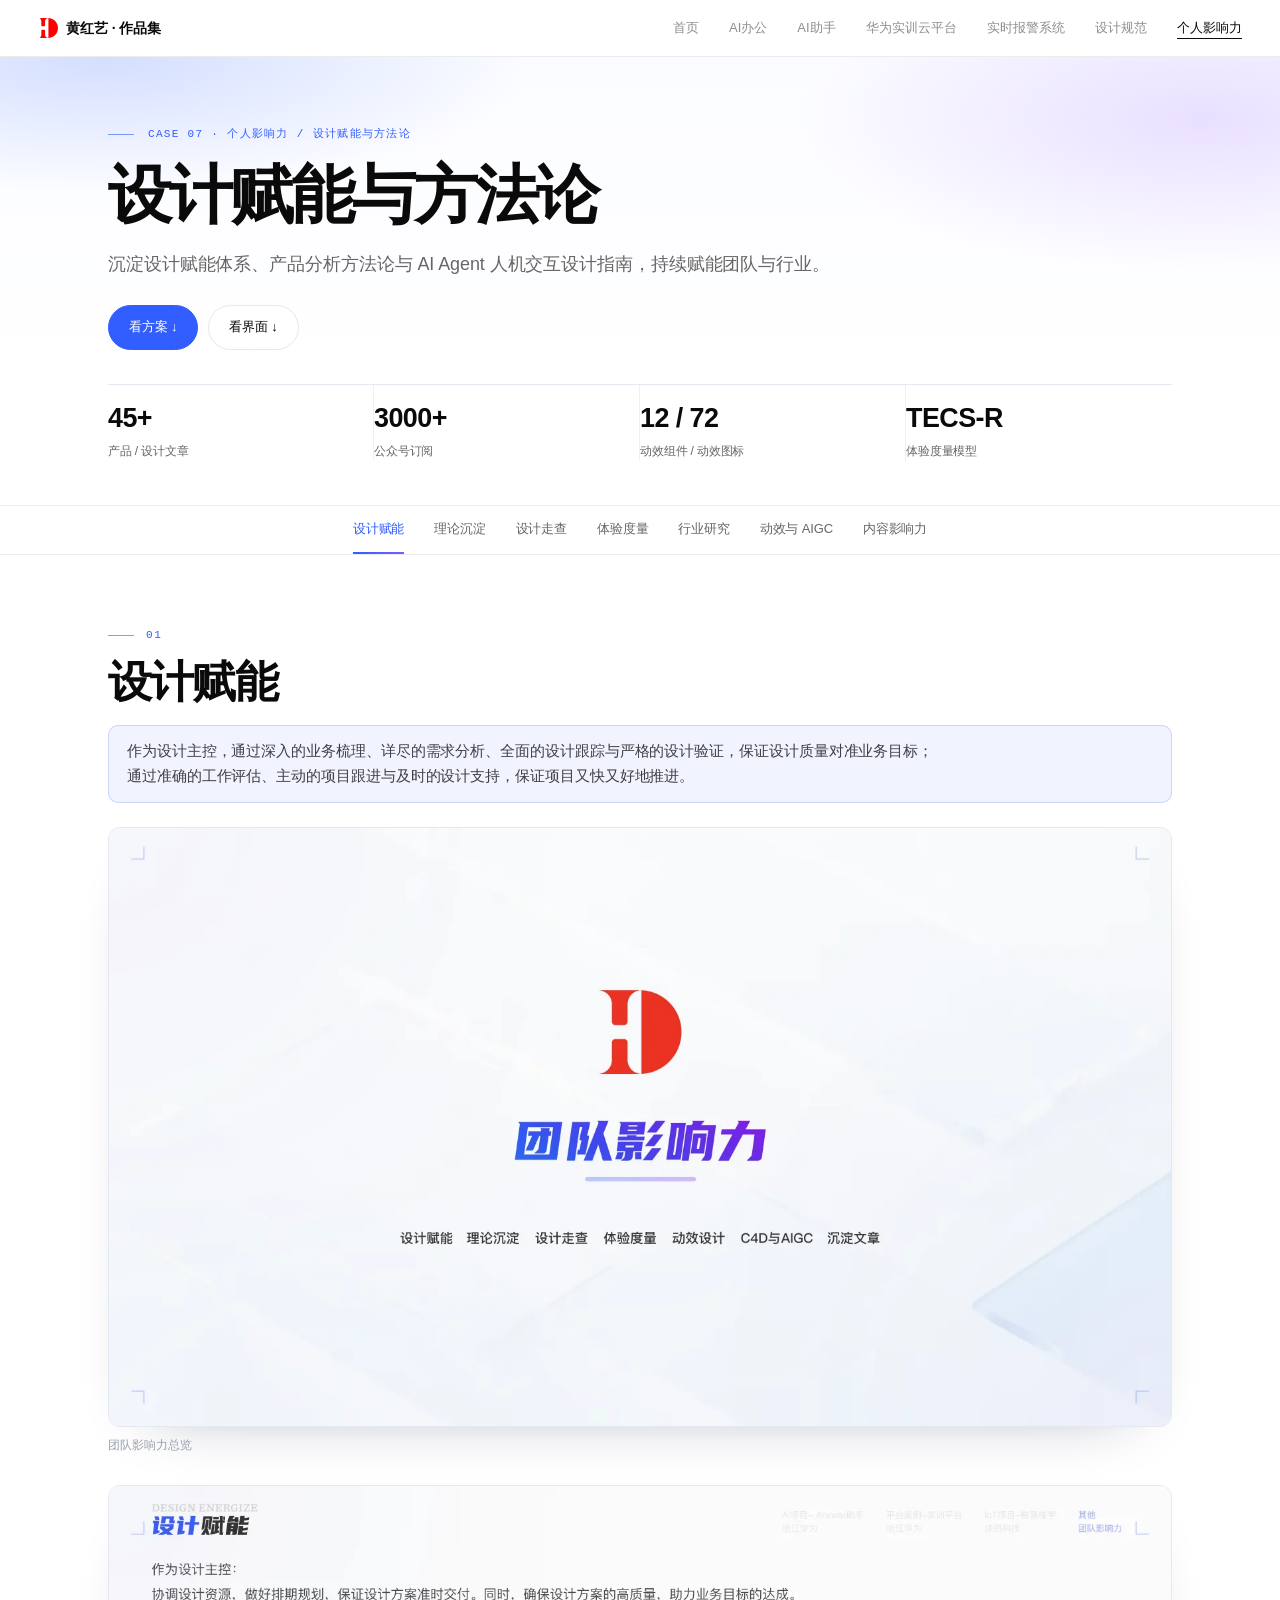
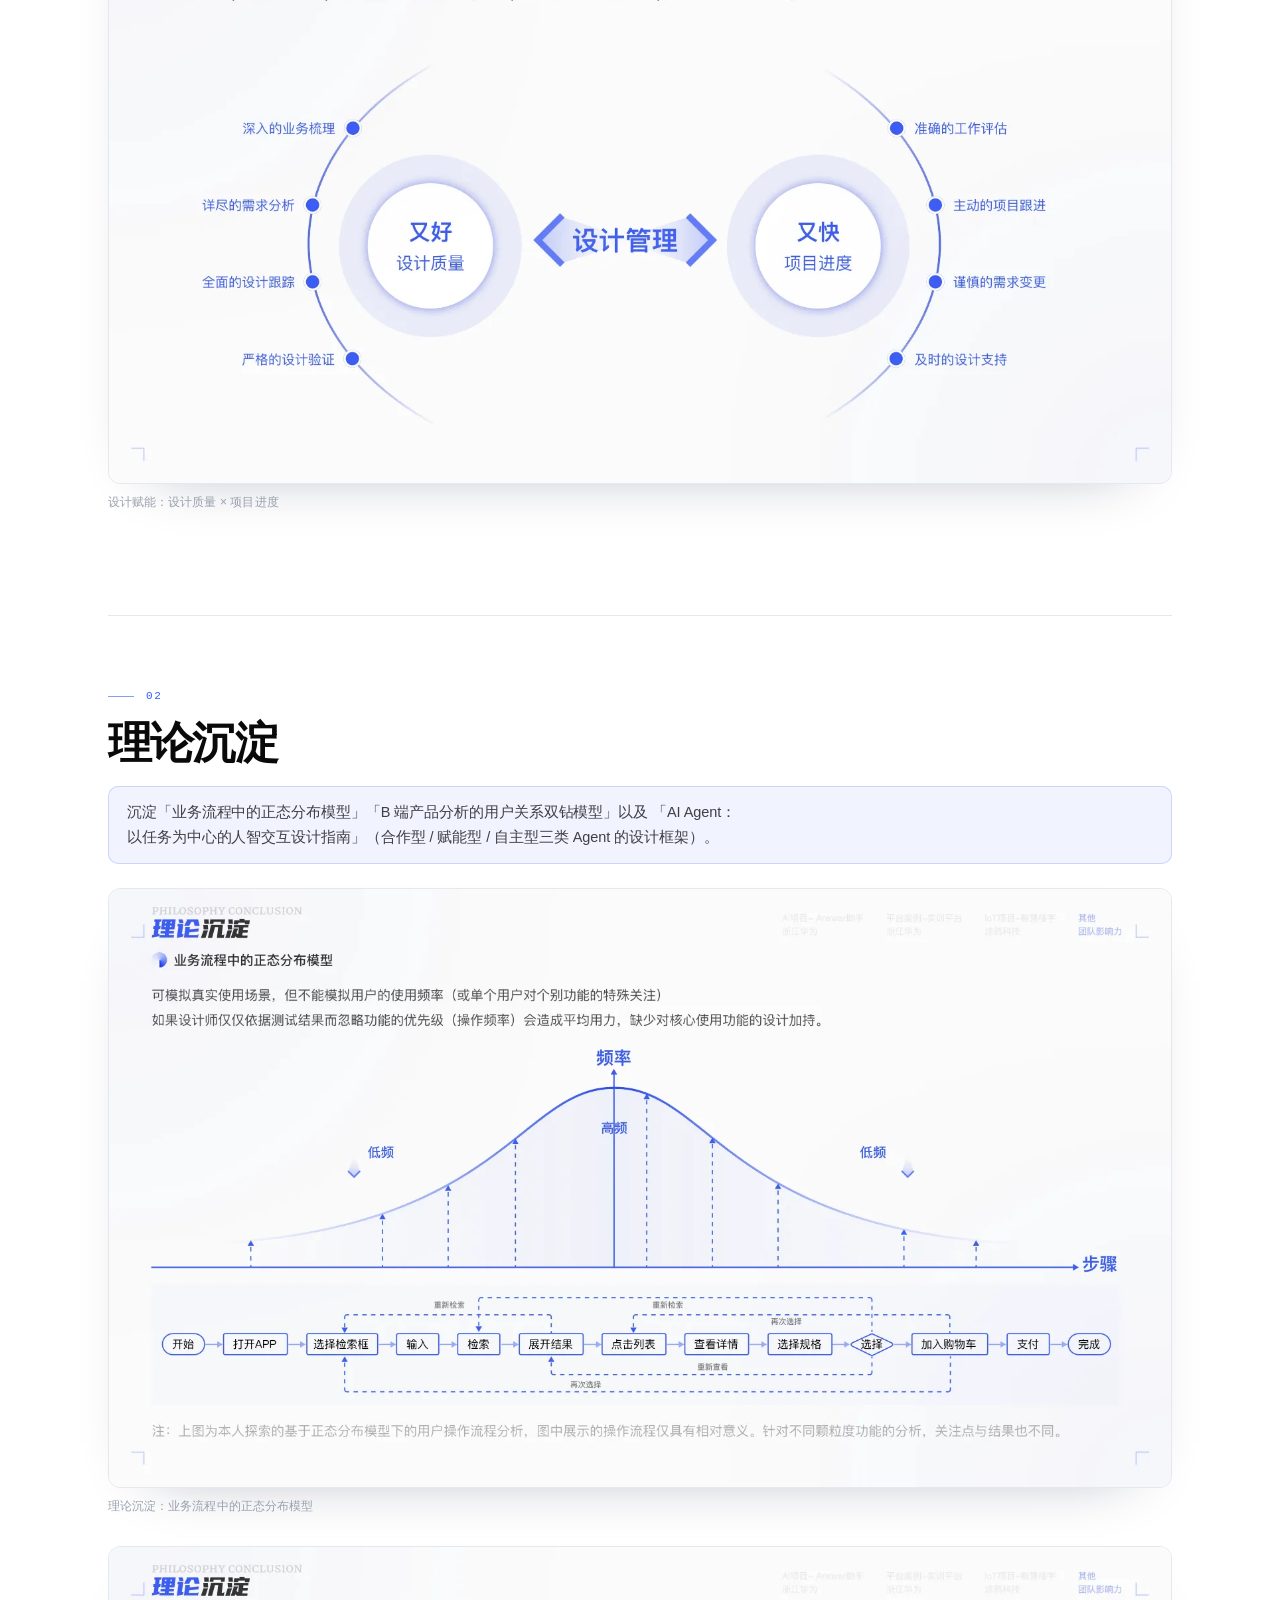
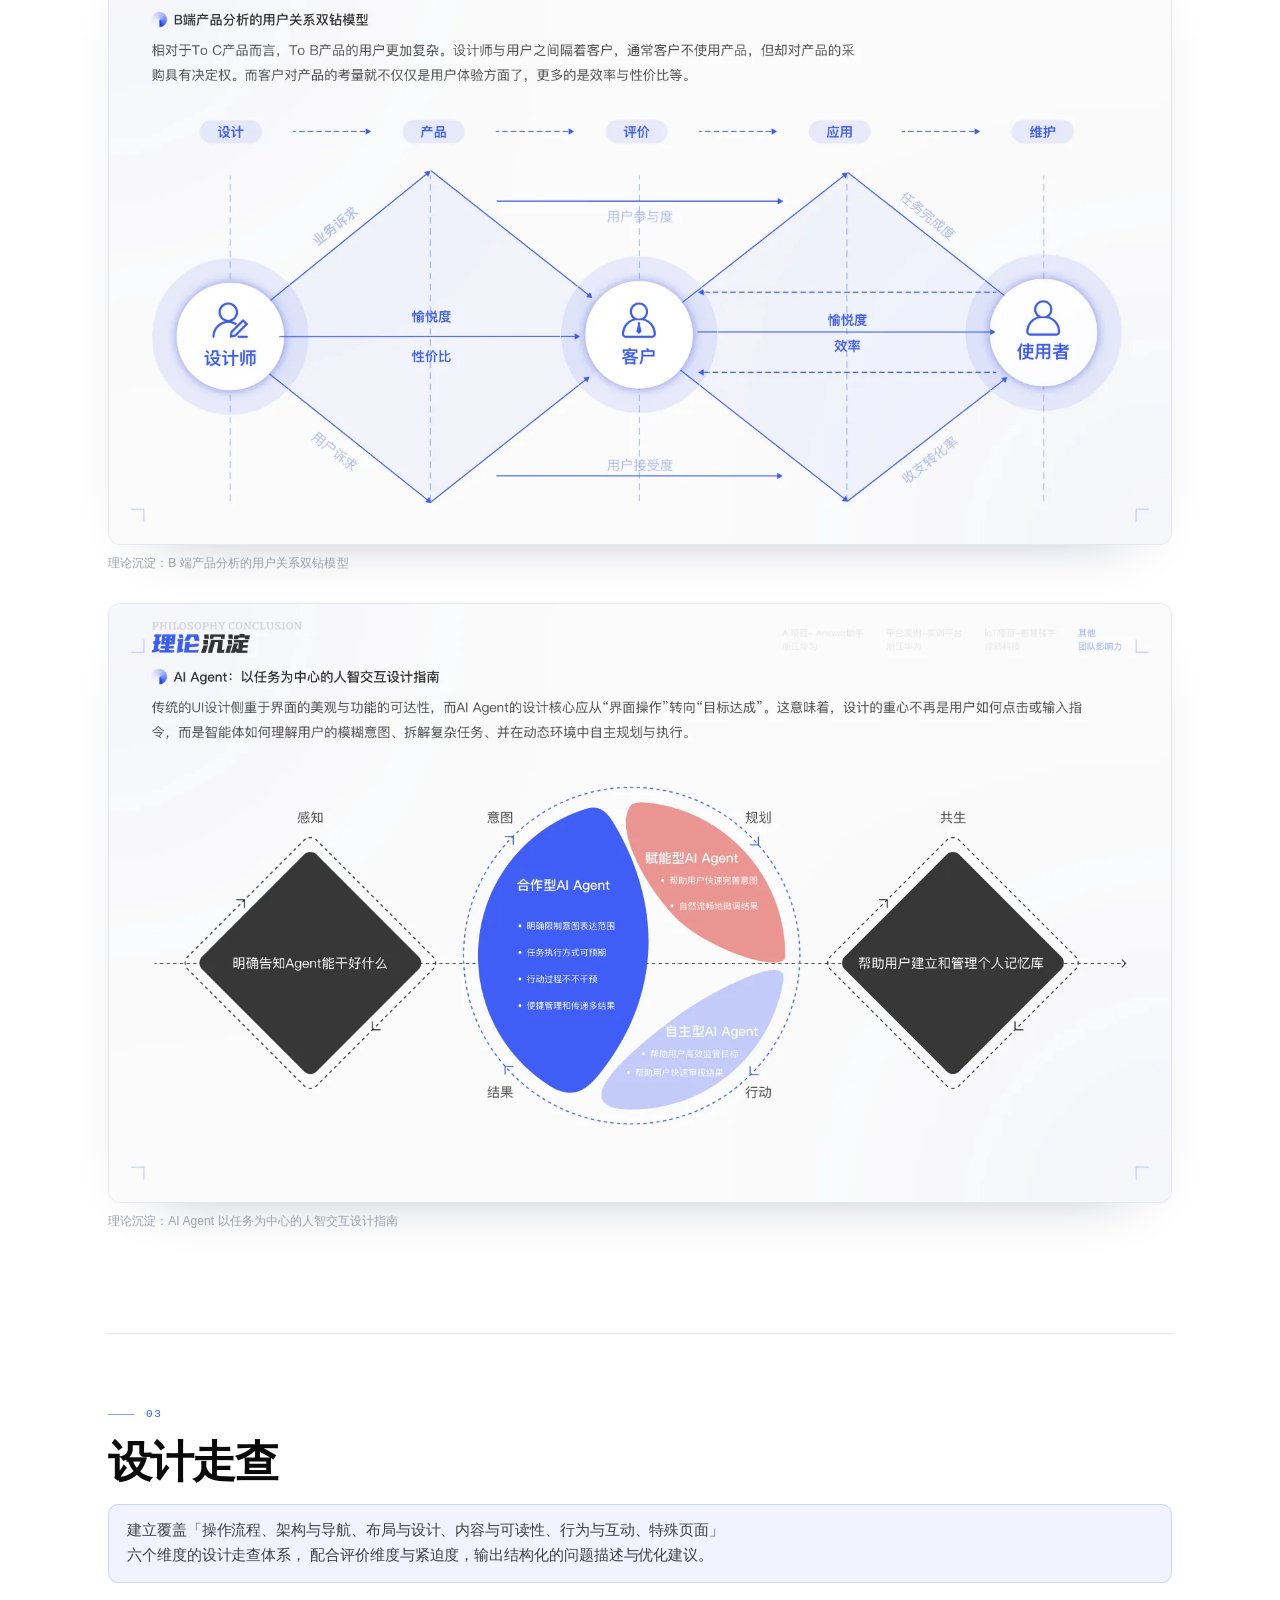
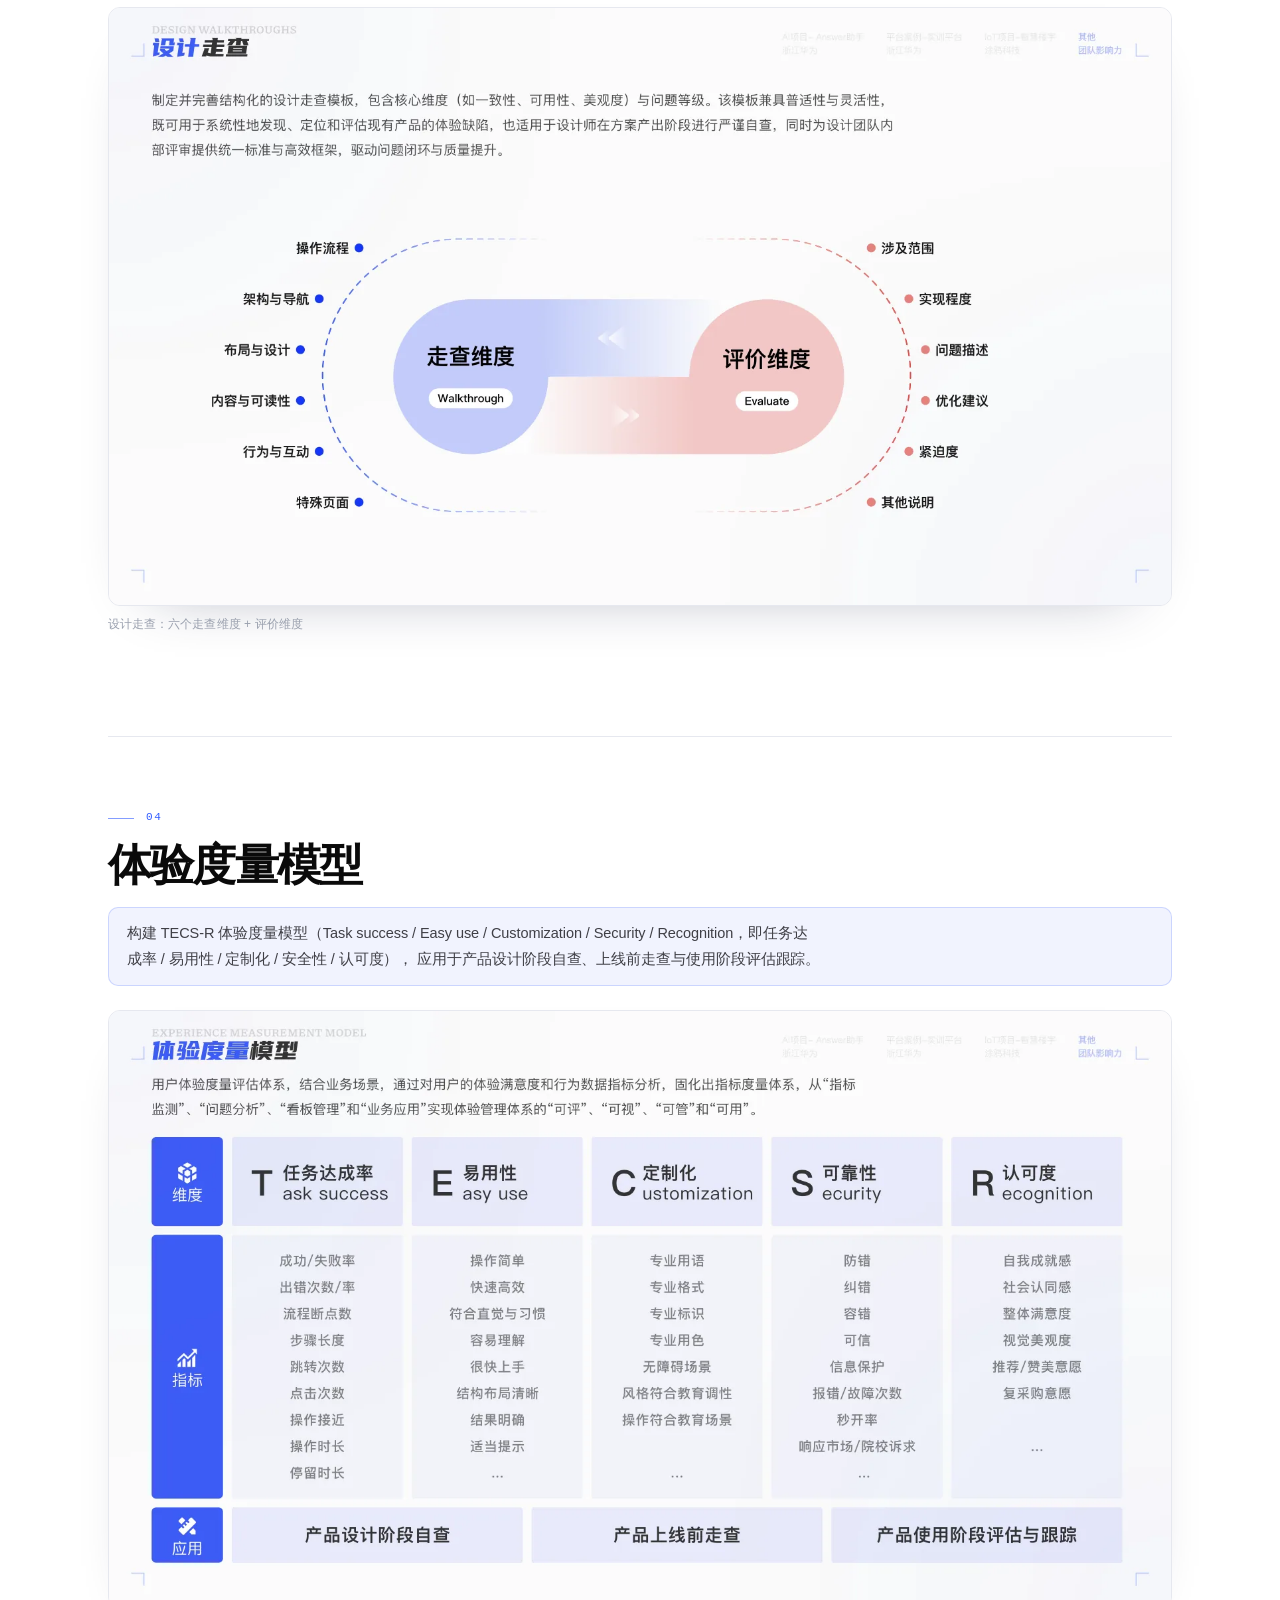
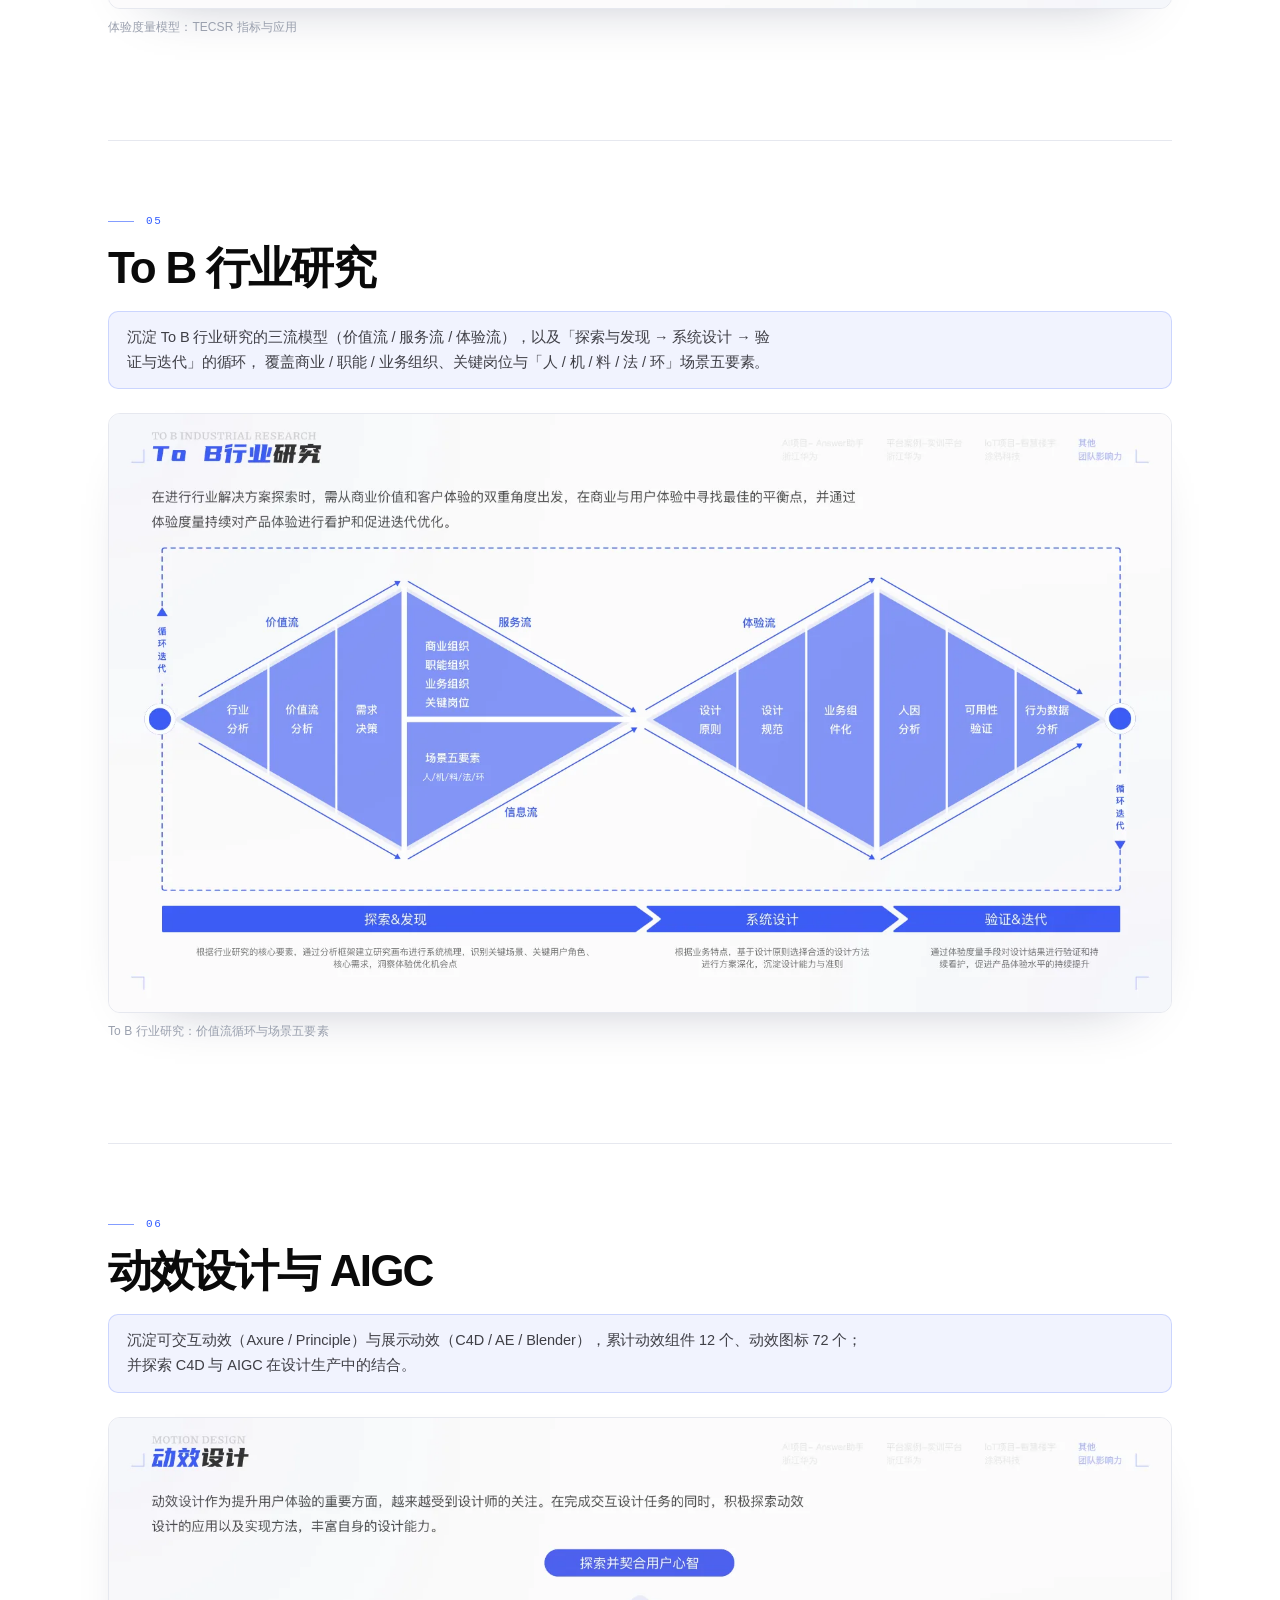
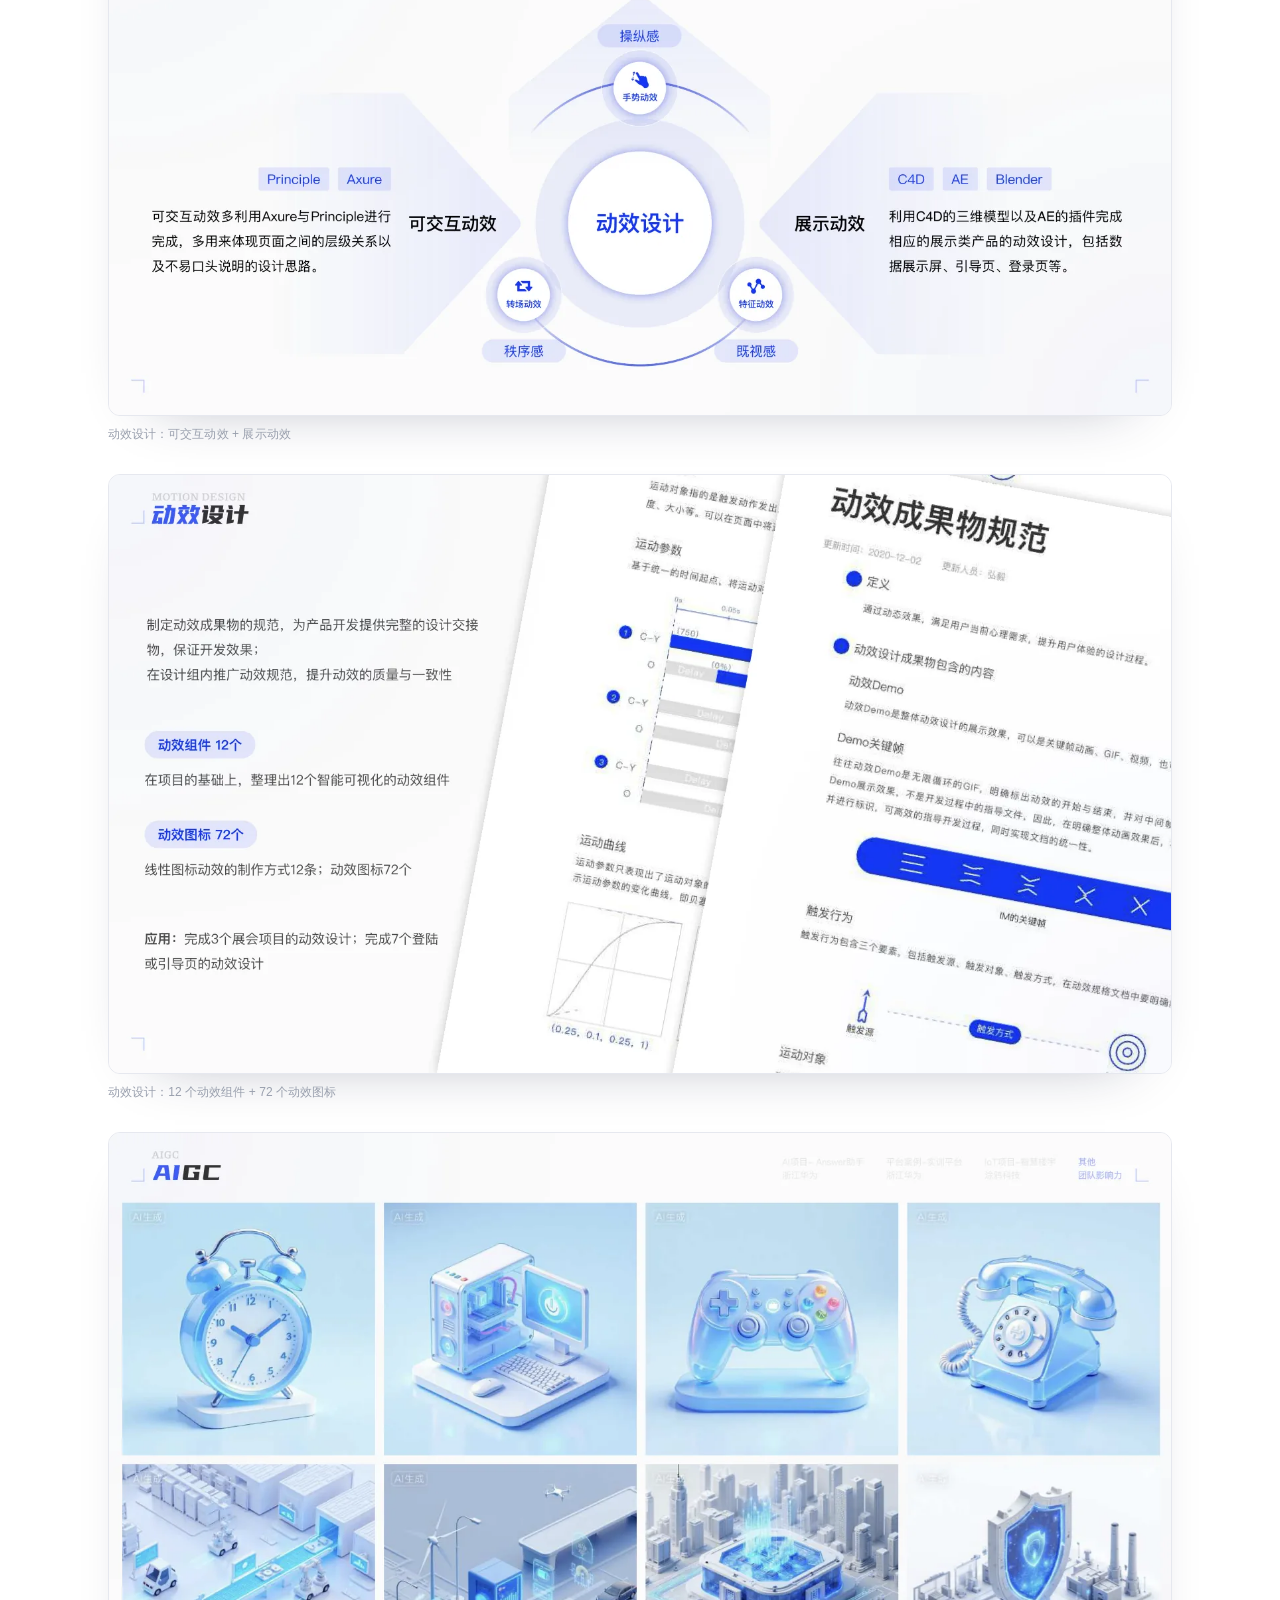
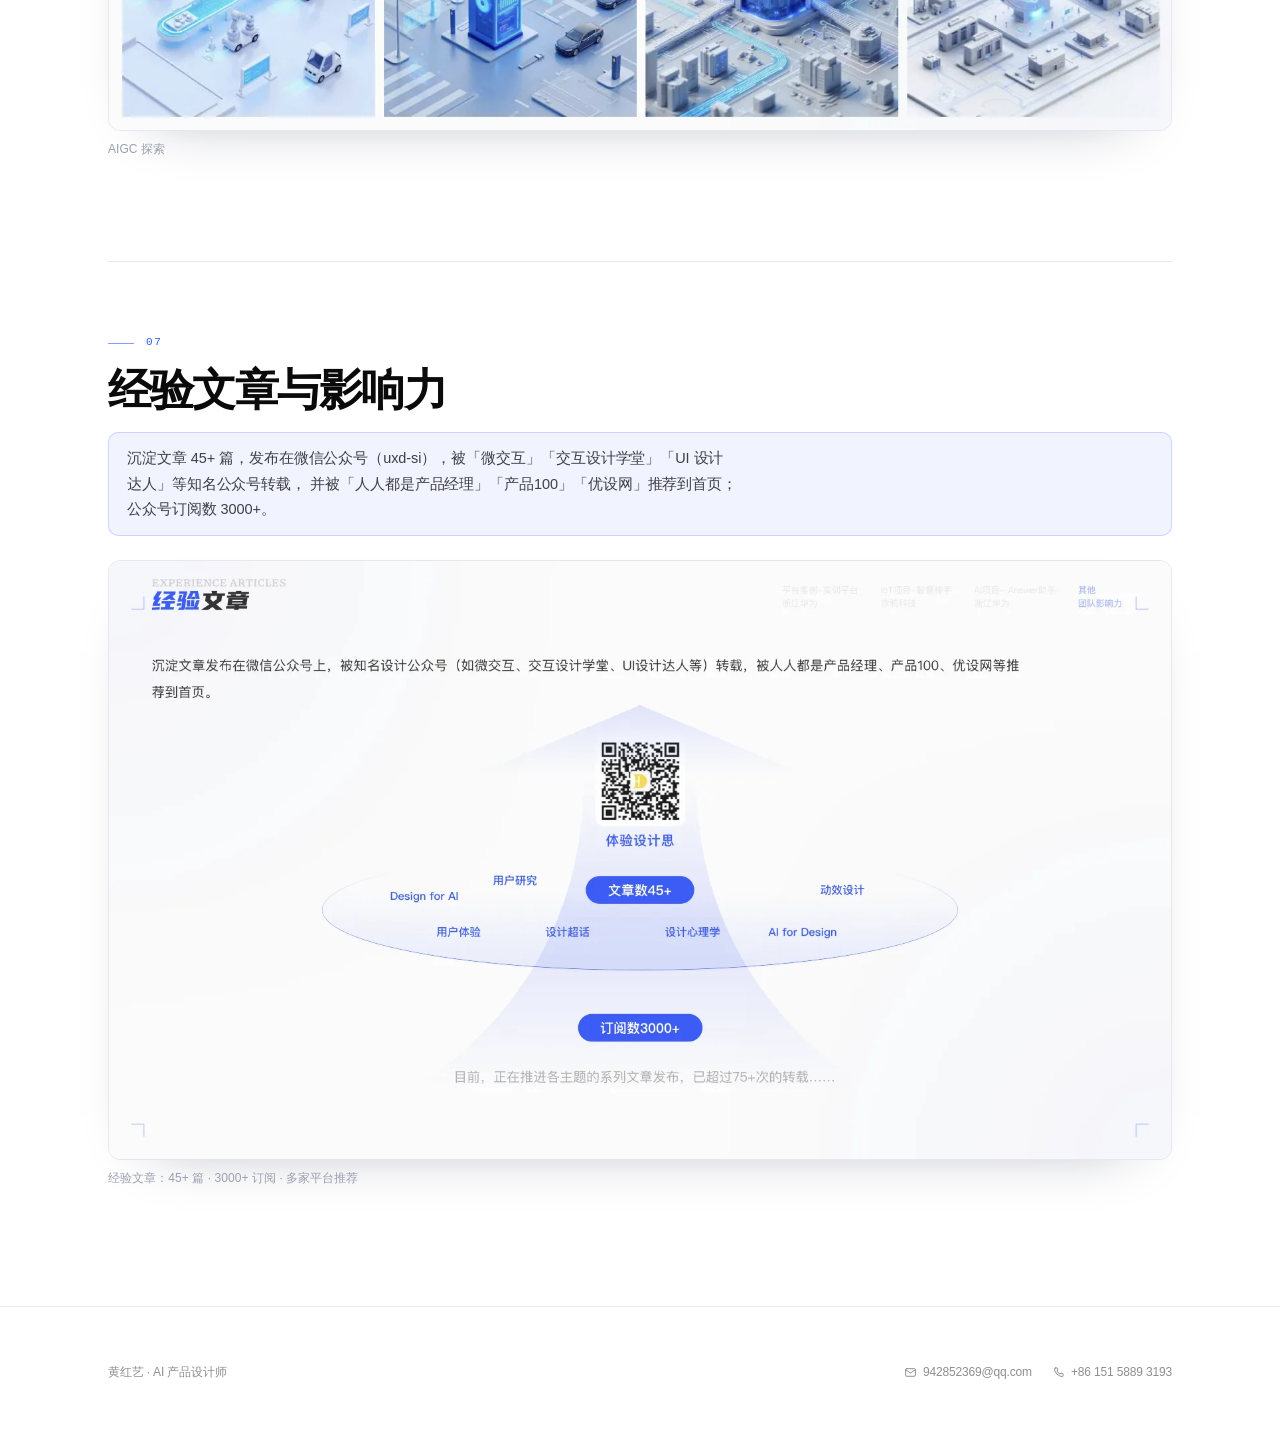
==== about-method/index.html @ ddb0b2fc "发布：黄红艺作品集静态站点（GitHub Pages）" ====
<!DOCTYPE html>
<html lang="zh-CN">
<head>
  <meta name="robots" content="noindex, nofollow">
  <meta charset="UTF-8">
  <meta name="viewport" content="width=device-width, initial-scale=1.0">
  <title>设计赋能与方法论 · 黄红艺作品集</title>
  <meta name="description" content="黄红艺的方法论沉淀：AI Agent 人机交互设计指南、体验度量模型、设计走查、45+ 篇产品/设计文章。">
  <link rel="stylesheet" href="../css/style.css">
  <link rel="stylesheet" href="../css/project-case.css">
</head>
<body class="project-case">

  <header class="site-header">
    <div class="container nav">
      <a class="brand" href="../index.html"><img src="../assets/img/logo.svg" alt="logo">黄红艺 · 作品集</a>
      <nav>
                <ul class="nav-links">
          <li><a href="../index.html">首页</a></li>
          <li><a href="../project-answer-work/index.html">AI办公</a></li>
          <li><a href="../project-answer/index.html">AI助手</a></li>
          <li><a href="../project-talent/index.html">华为实训云平台</a></li>
          <li><a href="../project-alarm/index.html">实时报警系统</a></li>
          <li><a href="../design-system/index.html">设计规范</a></li>
          <li><a href="index.html">个人影响力</a></li>
        </ul>
      </nav>
    </div>
  </header>

  <section class="project-hero">
    <div class="container">
      <div class="crumb">CASE 07 · 个人影响力 / 设计赋能与方法论</div>
      <h1>设计赋能与方法论</h1>
      <p class="lead">沉淀设计赋能体系、产品分析方法论与 AI Agent 人机交互设计指南，持续赋能团队与行业。</p>

      <div class="hero-actions">
        <a class="btn-pill btn-pill--primary" href="#m1">看方案 ↓</a>
        <a class="btn-pill" href="#m7">看界面 ↓</a>
      </div>
      <div class="stats">
        <div class="stat"><div class="num">45+</div><div class="label">产品 / 设计文章</div></div>
        <div class="stat"><div class="num">3000+</div><div class="label">公众号订阅</div></div>
        <div class="stat"><div class="num">12 / 72</div><div class="label">动效组件 / 动效图标</div></div>
        <div class="stat"><div class="num">TECS-R</div><div class="label">体验度量模型</div></div>
      </div>
    </div>
  </section>

  <nav class="toc" data-case-nav aria-label="章节索引">
    <div class="container toc__inner">
      <a href="#m1" data-spy="m1">设计赋能</a>
      <a href="#m2" data-spy="m2">理论沉淀</a>
      <a href="#m3" data-spy="m3">设计走查</a>
      <a href="#m4" data-spy="m4">体验度量</a>
      <a href="#m5" data-spy="m5">行业研究</a>
      <a href="#m6" data-spy="m6">动效与 AIGC</a>
      <a href="#m7" data-spy="m7">内容影响力</a>
    </div>
  </nav>


  <div class="container">

    <section class="module" id="m1">
      <div class="module-head"><span class="module-no">01</span><h2>设计赋能</h2></div>
      <p class="module-desc"><span class="ln">作为设计主控，通过深入的业务梳理、详尽的需求分析、全面的设计跟踪与严格的设计验证，保证设计质量对准业务目标；</span><span class="ln">通过准确的工作评估、主动的项目跟进与及时的设计支持，保证项目又快又好地推进。</span></p>
      <figure><img src="../assets/img/p49.webp" alt="团队影响力总览" loading="lazy" decoding="async" width="1600" height="900"><figcaption>团队影响力总览</figcaption></figure>
      <figure><img src="../assets/img/p50.webp" alt="设计赋能" loading="lazy" decoding="async" width="1600" height="900"><figcaption>设计赋能：设计质量 × 项目进度</figcaption></figure>
    </section>

    <section class="module" id="m2">
      <div class="module-head"><span class="module-no">02</span><h2>理论沉淀</h2></div>
      <p class="module-desc">
        沉淀「业务流程中的正态分布模型」「B 端产品分析的用户关系双钻模型」以及
        「AI Agent：以任务为中心的人智交互设计指南」（合作型 / 赋能型 / 自主型三类 Agent 的设计框架）。
      </p>
      <figure><img src="../assets/img/p51.webp" alt="正态分布模型" loading="lazy" decoding="async" width="1600" height="900"><figcaption>理论沉淀：业务流程中的正态分布模型</figcaption></figure>
      <figure><img src="../assets/img/p52.webp" alt="B端双钻模型" loading="lazy" decoding="async" width="1600" height="900"><figcaption>理论沉淀：B 端产品分析的用户关系双钻模型</figcaption></figure>
      <figure><img src="../assets/img/p53.webp" alt="AI Agent设计指南" loading="lazy" decoding="async" width="1600" height="900"><figcaption>理论沉淀：AI Agent 以任务为中心的人智交互设计指南</figcaption></figure>
    </section>

    <section class="module" id="m3">
      <div class="module-head"><span class="module-no">03</span><h2>设计走查</h2></div>
      <p class="module-desc">
        建立覆盖「操作流程、架构与导航、布局与设计、内容与可读性、行为与互动、特殊页面」六个维度的设计走查体系，
        配合评价维度与紧迫度，输出结构化的问题描述与优化建议。
      </p>
      <figure><img src="../assets/img/p54.webp" alt="设计走查" loading="lazy" decoding="async" width="1600" height="900"><figcaption>设计走查：六个走查维度 + 评价维度</figcaption></figure>
    </section>

    <section class="module" id="m4">
      <div class="module-head"><span class="module-no">04</span><h2>体验度量模型</h2></div>
      <p class="module-desc">
        构建 TECS-R 体验度量模型（Task success / Easy use / Customization / Security / Recognition，即任务达成率 / 易用性 / 定制化 / 安全性 / 认可度），
        应用于产品设计阶段自查、上线前走查与使用阶段评估跟踪。
      </p>
      <figure><img src="../assets/img/p55.webp" alt="体验度量模型" loading="lazy" decoding="async" width="1600" height="900"><figcaption>体验度量模型：TECSR 指标与应用</figcaption></figure>
    </section>

    <section class="module" id="m5">
      <div class="module-head"><span class="module-no">05</span><h2>To B 行业研究</h2></div>
      <p class="module-desc">
        沉淀 To B 行业研究的三流模型（价值流 / 服务流 / 体验流），以及「探索与发现 → 系统设计 → 验证与迭代」的循环，
        覆盖商业 / 职能 / 业务组织、关键岗位与「人 / 机 / 料 / 法 / 环」场景五要素。
      </p>
      <figure><img src="../assets/img/p56.webp" alt="To B行业研究" loading="lazy" decoding="async" width="1600" height="900"><figcaption>To B 行业研究：价值流循环与场景五要素</figcaption></figure>
    </section>

    <section class="module" id="m6">
      <div class="module-head"><span class="module-no">06</span><h2>动效设计与 AIGC</h2></div>
      <p class="module-desc"><span class="ln">沉淀可交互动效（Axure / Principle）与展示动效（C4D / AE / Blender），累计动效组件 12 个、动效图标 72 个；</span><span class="ln">并探索 C4D 与 AIGC 在设计生产中的结合。</span></p>
      <figure><img src="../assets/img/p57.webp" alt="动效设计" loading="lazy" decoding="async" width="1600" height="900"><figcaption>动效设计：可交互动效 + 展示动效</figcaption></figure>
      <figure><img src="../assets/img/p58.webp" alt="动效组件" loading="lazy" decoding="async" width="1600" height="900"><figcaption>动效设计：12 个动效组件 + 72 个动效图标</figcaption></figure>
      <figure><img src="../assets/img/p60.webp" alt="AIGC" loading="lazy" decoding="async" width="1600" height="900"><figcaption>AIGC 探索</figcaption></figure>
    </section>

    <section class="module" id="m7">
      <div class="module-head"><span class="module-no">07</span><h2>经验文章与影响力</h2></div>
      <p class="module-desc"><span class="ln">沉淀文章 45+ 篇，发布在微信公众号（uxd-si），被「微交互」「交互设计学堂」「UI 设计达人」等知名公众号转载， 并被「人人都是产品经理」「产品100」「优设网」推荐到首页；</span><span class="ln">公众号订阅数 3000+。</span></p>
      <figure><img src="../assets/img/p61.webp" alt="经验文章" loading="lazy" decoding="async" width="1600" height="900"><figcaption>经验文章：45+ 篇 · 3000+ 订阅 · 多家平台推荐</figcaption></figure>
    </section>

  </div>

  <footer class="site-footer">
    <div class="container">
      <span>黄红艺 · AI 产品设计师</span>
      <span class="footer-contact">
        <a href="mailto:942852369@qq.com"><svg viewBox="0 0 24 24" fill="none" stroke="currentColor" stroke-width="1.8" stroke-linecap="round" stroke-linejoin="round"><rect x="3" y="5" width="18" height="14" rx="2"/><path d="M3 7l9 6 9-6"/></svg>942852369@qq.com</a>
        <a href="tel:+8615158893193"><svg viewBox="0 0 24 24" fill="none" stroke="currentColor" stroke-width="1.8" stroke-linecap="round" stroke-linejoin="round"><path d="M6.5 3.5h3l1.5 4-2 1.5a12 12 0 0 0 6 6l1.5-2 4 1.5v3a2 2 0 0 1-2 2A16 16 0 0 1 4.5 5.5a2 2 0 0 1 2-2z"/></svg>+86 151 5889 3193</a>
      </span>
    </div>
  </footer>

  <script src="../js/main.js?v=20261111"></script>
</body>
</html>
---- css/style.css ----
/* =========================================================
   黄红艺 · 作品集 — 极简排版版（Editorial Minimal）
   参考：Rauno Freiberg / Emil Kowalski / Mobbin
   原则：黑白灰 / 超大字号 / 紧字距 / 细分割线 / 大量留白
   ========================================================= */

:root {
  --bg: #ffffff;
  --ink: #0a0a0a;
  --ink-2: #3f3f46;
  --muted: #8e8e93;
  --muted-2: #aeaeb2;
  --hair: #ececec;
  --hair-strong: #d4d4d4;
  --soft: #f6f6f6;
  --max-w: 1120px;
  --ease: cubic-bezier(.22, .7, .28, 1);
  --font: -apple-system, BlinkMacSystemFont, "SF Pro Display", "SF Pro Text",
          "Helvetica Neue", "PingFang SC", "Hiragino Sans GB",
          "Microsoft YaHei", sans-serif;
}

* { box-sizing: border-box; margin: 0; padding: 0; }

html { scroll-behavior: smooth; -webkit-text-size-adjust: 100%; }

body {
  font-family: var(--font);
  color: var(--ink);
  background: var(--bg);
  font-size: 16px;
  line-height: 1.6;
  letter-spacing: -0.01em;
  line-break: strict;
  word-break: normal;
  -webkit-font-smoothing: antialiased;
  -moz-osx-font-smoothing: grayscale;
  overflow-x: clip;
}

img { max-width: 100%; display: block; }
a { color: inherit; text-decoration: none; }
::selection { background: var(--ink); color: #fff; }

.container {
  max-width: var(--max-w);
  margin-left: auto; margin-right: auto;
  padding-left: 28px; padding-right: 28px;
}

/* ---------- 排版规则：阅读宽度 / 断行 ---------- */
h1, h2, h3 { text-wrap: balance; }
p, figcaption, .fishbone .node-detail { text-wrap: pretty; }
.hero .intro, .project-hero .lead, .module .module-desc { text-wrap: balance; }
.ln { display: block; }
.hero .meta a, .hero .meta span,
.footer-contact a,
.stat .num, .tag, .badge,
.index-no, .module-no { white-space: nowrap; }

/* ---------- 小标签 ---------- */
.eyebrow {
  display: inline-block;
  font-size: 11px;
  font-weight: 500;
  letter-spacing: .14em;
  text-transform: uppercase;
  color: var(--muted);
}

/* ---------- 顶部导航 ---------- */
.site-header {
  position: sticky; top: 0; z-index: 50;
  background: rgba(255, 255, 255, .82);
  -webkit-backdrop-filter: saturate(180%) blur(20px);
  backdrop-filter: saturate(180%) blur(20px);
  border-bottom: 1px solid var(--hair);
}
.site-header .container.nav {
  max-width: none;
  width: 100%;
  padding-left: clamp(20px, 3vw, 40px);
  padding-right: clamp(20px, 3vw, 40px);
}
.nav { display: flex; align-items: center; justify-content: space-between; height: 56px; }
.nav .brand {
  display: flex; align-items: center; gap: 8px;
  flex: 0 0 auto; white-space: nowrap;
  font-size: 14px; font-weight: 600; letter-spacing: -0.01em;
}
.nav .brand img { width: 20px; height: 20px; border-radius: 4px; }
.nav-links { display: flex; gap: 30px; list-style: none; height: 100%; }
.nav-links a {
  position: relative;
  display: flex; align-items: center; height: 100%;
  font-size: 13px; color: var(--muted); letter-spacing: 0;
  transition: color .2s var(--ease);
}
.nav-links a:hover { color: var(--ink); }
.nav-links a.active { color: var(--ink); }
.nav-links a.active::after {
  content: "";
  position: absolute; left: 0; right: 0; bottom: -1px;
  height: 1px; background: var(--ink);
}

/* ---------- Hero ---------- */
.hero { padding-top: 128px; padding-bottom: 96px; }
.hero-top { display: flex; align-items: center; gap: 16px; margin-bottom: 32px; }
.hero-avatar {
  width: 48px; height: 48px; border-radius: 50%;
  object-fit: cover; background: var(--soft);
}
.hero h1 {
  font-size: clamp(56px, 10vw, 128px);
  font-weight: 600;
  letter-spacing: -0.05em;
  line-height: 0.92;
}
.hero .role {
  font-size: clamp(18px, 2.2vw, 24px);
  color: var(--ink-2);
  margin-top: 28px;
  letter-spacing: -0.015em;
}
.hero .intro {
  max-width: 1040px;
  color: var(--muted);
  font-size: 16px;
  line-height: 1.7;
  margin-top: 20px;
}
.hero .meta {
  display: flex; flex-wrap: wrap; gap: 6px 26px;
  margin-top: 36px;
  font-size: 13px; color: var(--muted);
}
.hero .meta a, .hero .meta span {
  display: inline-flex; align-items: center; gap: 6px;
  color: var(--muted);
}
.hero .meta a { border-bottom: 1px solid transparent; transition: border-color .2s; }
.hero .meta a:hover { border-bottom-color: var(--muted); }
.hero .meta svg { width: 14px; height: 14px; flex: 0 0 auto; }
.hero .tags { display: flex; flex-wrap: wrap; gap: 8px; margin-top: 24px; }
.tag {
  font-size: 11px; letter-spacing: .08em; text-transform: uppercase;
  color: var(--muted);
  border: 1px solid var(--hair);
  border-radius: 99px;
  padding: 5px 12px;
}

/* ---------- 通用区块 ---------- */
.section { padding-top: 88px; padding-bottom: 88px; }
.section-head { margin-bottom: 48px; }
.section-head .eyebrow { display: block; margin-bottom: 14px; }
.section-title {
  font-size: clamp(32px, 4vw, 48px);
  font-weight: 600;
  letter-spacing: -0.035em;
  line-height: 1.05;
}

/* ---------- 工作经历：鱼骨图（细线版） ---------- */
.fishbone { position: relative; min-height: 460px; padding: 16px 0 40px; }
.fishbone .spine {
  position: absolute; left: 3%; right: 3%; top: 50%;
  height: 1px; background: var(--hair-strong);
}
.fishbone .spine::after {
  content: ""; position: absolute; right: -8px; top: 50%;
  transform: translateY(-50%);
  border: 6px solid transparent; border-left-color: var(--hair-strong);
}
.fishbone .now-label {
  position: absolute; right: 3%; top: 50%;
  transform: translate(18px, -170%);
  font-size: 10px; font-weight: 500; letter-spacing: .14em;
  text-transform: uppercase; color: var(--muted-2);
}
.fishbone .bone { position: absolute; top: 50%; width: 0; height: 0; z-index: 1; }
.fishbone .dot {
  position: absolute; left: -4px; top: -4px;
  width: 8px; height: 8px; border-radius: 50%;
  background: var(--ink);
  box-shadow: 0 0 0 4px #fff;
  z-index: 3;
}
.fishbone .rib {
  position: absolute; left: -28px; top: 0;
  width: 56px; height: 1px; background: var(--hair-strong);
  transform-origin: center; z-index: 1;
}
.fishbone .bone.up .rib { transform: rotate(-28deg); }
.fishbone .bone.down .rib { transform: rotate(28deg); }

.fishbone .node {
  position: absolute; left: 0;
  transform: translateX(-50%);
  width: 250px;
  background: #fff;
  border: 1px solid var(--hair);
  border-radius: 10px;
  padding: 18px 20px;
  cursor: default; z-index: 2;
  transition: border-color .3s var(--ease), transform .3s var(--ease), background .3s var(--ease);
}
.fishbone .bone.up .node { bottom: 56px; }
.fishbone .bone.down .node { top: 56px; }
.fishbone .node:hover {
  border-color: var(--hair-strong);
  transform: translateX(-50%) translateY(-3px);
  background: #fff;
  z-index: 6;
}
.fishbone .node .node-logo { margin-bottom: 14px; display: flex; align-items: center; min-height: 24px; }
.fishbone .node .node-logo img { width: auto; max-width: 140px; object-fit: contain; display: block; }
.fishbone .node .node-logo .logo-hikvision { height: 16px; }
.fishbone .node .node-logo .logo-tuya { height: 22px; }
.fishbone .node .node-logo .logo-huawei { height: 20px; }
.fishbone .node .node-logo .logo-ruijie { height: 18px; }

.fishbone .node .period {
  display: block; font-size: 11px; color: var(--muted);
  letter-spacing: .06em; font-variant-numeric: tabular-nums;
}
.fishbone .node .company {
  display: block; font-size: 17px; font-weight: 600;
  letter-spacing: -0.02em; margin: 4px 0 2px;
}
.fishbone .node .role { display: block; font-size: 13px; color: var(--muted); line-height: 1.5; }
.fishbone .node-detail {
  max-height: 0; opacity: 0; overflow: hidden;
  font-size: 12.5px; line-height: 1.7; color: var(--muted);
  border-top: 0 solid var(--hair);
  transition: max-height .4s var(--ease), opacity .3s var(--ease),
              margin .3s var(--ease), padding .3s var(--ease);
}
.fishbone .node:hover .node-detail {
  max-height: 280px; opacity: 1;
  margin-top: 12px; padding-top: 12px; border-top-width: 1px;
}

/* ---------- 项目索引（大字号列表） ---------- */
.index { border-top: 1px solid var(--hair); }
.index-row {
  display: grid;
  grid-template-columns: 56px 1fr 168px 32px;
  align-items: center;
  gap: 24px;
  padding: 30px 0;
  border-bottom: 1px solid var(--hair);
  transition: padding-left .35s var(--ease);
}
.index-row:hover { padding-left: 14px; }
.index-no {
  font-size: 12px; color: var(--muted-2);
  font-variant-numeric: tabular-nums; letter-spacing: .04em;
}
.index-kicker {
  display: block;
  margin-bottom: 6px;
  font-size: 10px;
  font-weight: 500;
  letter-spacing: .14em;
  color: var(--muted);
  text-transform: uppercase;
}
.index-main h3 {
  font-size: clamp(22px, 2.6vw, 32px);
  font-weight: 600; letter-spacing: -0.025em; line-height: 1.2;
}
.index-main p { font-size: 13.5px; color: var(--muted); margin-top: 8px; }
.index-thumb {
  width: 168px; aspect-ratio: 16/9;
  overflow: hidden; border-radius: 6px;
  background: var(--soft);
  transition: opacity .3s var(--ease), transform .35s var(--ease);
}
.index-thumb img { width: 100%; height: 100%; object-fit: cover; }
.index-row:hover .index-thumb { transform: scale(1.02); }
.index-arrow { font-size: 18px; color: var(--muted-2); transition: transform .3s var(--ease), color .3s; }
.index-row:hover .index-arrow { color: var(--ink); transform: translate(3px, -3px); }

/* ---------- 项目详情页 ---------- */
.project-hero { padding-top: 88px; padding-bottom: 64px; border-bottom: 1px solid var(--hair); }
.project-hero .crumb { font-size: 12px; color: var(--muted); margin-bottom: 32px; letter-spacing: .02em; }
.project-hero .crumb a { color: var(--muted); }
.project-hero h1 {
  font-size: clamp(36px, 5vw, 62px);
  font-weight: 600;
  letter-spacing: -0.045em;
  line-height: 0.98;
  text-wrap: balance;
}
.project-hero .lead {
  max-width: none;
  color: var(--ink-2);
  font-size: 17px;
  line-height: 1.7;
  margin-top: 28px;
}

/* ---------- 章节索引 ---------- */
.toc {
  display: flex; flex-wrap: wrap; align-items: center;
  gap: 8px 20px;
  padding-top: 18px;
  padding-bottom: 18px;
  border-bottom: 1px solid var(--hair);
  font-size: 13px;
}
.toc-label {
  font-size: 11px; letter-spacing: .1em; text-transform: uppercase;
  color: var(--muted-2);
}
.toc a { color: var(--muted); }
.toc a:hover { color: var(--ink); }

/* 数据行 */
.stats {
  display: grid;
  grid-template-columns: repeat(auto-fit, minmax(190px, 1fr));
  margin-top: 56px;
  border-top: 1px solid var(--hair);
  border-bottom: 1px solid var(--hair);
}
.stat {
  display: grid;
  grid-template-columns: auto 1fr;
  grid-template-rows: auto auto;
  column-gap: 14px;
  row-gap: 2px;
  align-items: center;
  padding: 24px 24px 24px 0;
}
.stat .stat-icon {
  grid-row: 1 / span 2;
  width: 44px; height: 44px;
  display: flex; align-items: center; justify-content: center;
  border-radius: 10px;
  background: var(--soft);
  color: var(--ink);
}
.stat .stat-icon svg { width: 20px; height: 20px; display: block; }
.stat .num {
  font-size: 22px; font-weight: 600; letter-spacing: -0.03em;
  line-height: 1.15; font-variant-numeric: tabular-nums;
}
.stat .label { font-size: 12px; color: var(--muted); margin-top: 2px; line-height: 1.4; }

/* 模块 */
.module { padding: 88px 0; border-bottom: 1px solid var(--hair); }
.module:last-child { border-bottom: none; }
.module .module-head { display: flex; align-items: baseline; gap: 20px; margin-bottom: 16px; }
.module .module-no {
  font-size: 12px; color: var(--muted-2);
  letter-spacing: .08em; font-variant-numeric: tabular-nums;
}
.module h2 {
  font-size: clamp(24px, 2.8vw, 36px);
  font-weight: 600; letter-spacing: -0.03em; line-height: 1.15;
}
.module .module-desc {
  color: var(--muted); font-size: 15.5px; line-height: 1.75;
  margin-bottom: 32px; max-width: none;
}
.module figure { margin: 28px 0; }
.module figure img {
  width: 100%; height: auto;
  border-radius: 6px;
  background: var(--soft);
}
.module figcaption { color: var(--muted-2); font-size: 12px; margin-top: 10px; letter-spacing: .01em; }

/* 结论清单（项目页，1px 分区） */
.ledger { list-style: none; margin: 4px 0 8px; border-top: 1px solid var(--hair); }
.ledger li {
  display: grid; grid-template-columns: 88px 1fr; gap: 24px;
  align-items: start;
  padding-top: 18px;
  padding-bottom: 18px;
  border-bottom: 1px solid var(--hair);
}
.ledger .k {
  font-size: 11px; color: var(--muted-2);
  letter-spacing: .1em;
  padding-top: 4px;
}
.ledger p { font-size: 14px; line-height: 1.8; color: var(--ink-2); }
.ledger + .module-desc { margin-top: 32px; }

/* 项目页叙事：流程 / 场景 / 结语 */
.pipeline {
  display: grid; grid-template-columns: repeat(3, 1fr);
  column-gap: 32px;
  border-top: 1px solid var(--hair);
  margin-top: 32px;
}
.pipeline-step { padding: 20px 0 28px; }
.pipeline-step:nth-child(n+4) { border-top: 1px solid var(--hair); }
.pipeline-step .no {
  font-size: 11px; letter-spacing: .1em;
  color: var(--muted-2); font-variant-numeric: tabular-nums;
}
.pipeline .pipeline-step h3 {
  font-size: 16px; font-weight: 600; line-height: 1.4;
  letter-spacing: -0.01em; margin: 6px 0 8px;
}
.pipeline .pipeline-step p { font-size: 13px; line-height: 1.7; color: var(--muted); }

.scenario {
  display: grid; grid-template-columns: 1fr 1.2fr;
  gap: 48px; align-items: start;
  padding: 44px 0;
  border-top: 1px solid var(--hair);
}
.scenario:first-of-type { border-top: none; padding-top: 0; }
.scenario .scenario-copy h3 {
  font-size: clamp(20px, 2.2vw, 26px); font-weight: 600;
  line-height: 1.25; letter-spacing: -0.02em;
}
.scenario .scenario-copy p {
  font-size: 14.5px; line-height: 1.8;
  color: var(--muted); margin-top: 12px;
}
.scenario-figure figure { margin: 0; }
.scenario-figure figure + figure { margin-top: 24px; }
.scenario-figure img {
  width: 100%; height: auto; display: block;
  border-radius: 6px; background: var(--soft);
}
.scenario-figure figcaption {
  color: var(--muted-2); font-size: 12px; margin-top: 10px;
}
.chapter .pullquote {
  font-size: clamp(22px, 2.6vw, 30px); font-weight: 500;
  line-height: 1.5; letter-spacing: -0.02em;
  max-width: 860px;
  margin: 48px 0 18px;
  padding-top: 24px;
  border-top: 1px solid var(--hair);
}

/* 章节内文（项目页的二级结构） */
.chapter { margin-top: 8px; }
.chapter h3 {
  font-size: 19px; font-weight: 600; letter-spacing: -0.01em;
  line-height: 1.4; margin: 44px 0 14px;
}
.chapter h3:first-child { margin-top: 4px; }
.chapter h3 .idx {
  font-size: 11px; color: var(--muted-2);
  letter-spacing: .1em; margin-right: 12px;
  font-variant-numeric: tabular-nums;
}
.chapter p {
  font-size: 15px; line-height: 1.85;
  color: var(--muted); max-width: 920px;
}
.chapter p + p { margin-top: 14px; }
.chapter .ledger { margin-top: 22px; }
.chapter .ledger + p { margin-top: 22px; }
.chapter .product-grid { margin-top: 20px; }
/* 真实产品界面 */
.product-grid { display: grid; grid-template-columns: repeat(2, 1fr); gap: 28px 24px; margin-top: 8px; }
.product-grid figure { margin: 0; }
.product-grid img {
  width: 100%; height: auto; display: block;
  border-radius: 6px;
  background: var(--soft);
  transition: transform .4s var(--ease);
}
.product-grid figure:hover img { transform: translateY(-3px); }
.product-grid figcaption { color: var(--muted-2); font-size: 12px; margin-top: 10px; line-height: 1.6; }

/* ---------- 项目职责：设计驱动 / PD + UXD ---------- */
.duty {
  position: relative;
  overflow: hidden;
  background: #fafafa;
  border-radius: 8px;
  padding: 56px 48px;
  display: grid;
  grid-template-columns: 1fr auto 1.35fr;
  gap: 36px;
  align-items: center;
  margin: 28px 0;
}
.duty::before, .duty::after {
  content: "";
  position: absolute;
  width: 280px; height: 280px;
  border-radius: 50%;
  background: rgba(26, 60, 212, .10);
  filter: blur(90px);
  pointer-events: none;
}
.duty::before { top: -120px; left: -60px; }
.duty::after { bottom: -140px; right: -80px; }

.duty-left { position: relative; z-index: 1; }
.duty-title {
  font-size: clamp(24px, 2.9vw, 34px);
  font-weight: 500;
  line-height: 1.7;
  letter-spacing: -0.02em;
  color: var(--ink);
  text-align: center;
}
.duty-title .hl { color: #3f5cff; font-weight: 700; }
.duty-title b { font-weight: 600; }

.duty-arrow {
  width: 0; height: 0;
  border-top: 9px solid transparent;
  border-bottom: 9px solid transparent;
  border-left: 15px solid #5b6cff;
  opacity: .75;
  filter: drop-shadow(0 0 6px rgba(91,108,255,.35));
  justify-self: center;
}

.duty-right {
  position: relative; z-index: 1;
  display: flex; flex-direction: column;
}
.duty-row { display: flex; align-items: center; }
.duty-row + .duty-row { margin-top: -34px; }

.duty-role {
  flex: 0 0 auto;
  width: 160px; height: 160px;
  border-radius: 50%;
  display: flex; flex-direction: column;
  align-items: center; justify-content: center;
  color: #040b29; line-height: 1.1;
}
.duty-role b { font-size: 30px; font-weight: 700; letter-spacing: -0.02em; }
.duty-role span { font-size: 14px; font-weight: 600; margin-top: 4px; }

.duty-connector {
  position: relative;
  flex: 1 1 auto;
  height: 0;
  border-top: 1px dashed rgba(120, 124, 150, .45);
  margin: 0 16px;
}
.duty-connector::after {
  content: "";
  position: absolute; right: -1px; top: -4px;
  border: 4px solid transparent;
  border-left-color: rgba(120, 124, 150, .6);
}

.duty-note {
  flex: 0 0 auto; width: 210px;
  font-size: 14px; color: var(--ink-2); line-height: 1.5;
}
.duty-caption {
  width: 160px; text-align: center;
  font-size: 15px; font-weight: 600; color: var(--ink);
  margin-top: 18px;
}

.duty-row-pd .duty-role {
  background: linear-gradient(150deg, rgba(203,182,246,.85), rgba(196,160,244,.45));
}
.duty-row-uxd .duty-role {
  background: linear-gradient(150deg, rgba(176,220,250,.95), rgba(160,206,242,.55));
}

/* ---------- 图片懒加载 ---------- */
img.lazy { opacity: 0; transition: opacity .5s var(--ease); }
img.lazy.loaded { opacity: 1; }

/* ---------- 个人优势 ---------- */
.nowrap { white-space: nowrap; }
.section-intro {
  max-width: none;
  margin-top: 16px;
  color: var(--muted);
  font-size: 16px;
  line-height: 1.75;
  text-wrap: pretty;
}
.strengths {
  display: grid;
  grid-template-columns: repeat(2, 1fr);
  border-top: 1px solid var(--hair);
}
.strength {
  padding: 40px 0;
  border-bottom: 1px solid var(--hair);
}
.strength:nth-child(odd) { padding-right: 56px; }
.strength:nth-child(even) { padding-left: 56px; border-left: 1px solid var(--hair); }
.strength-top {
  display: flex;
  align-items: center;
  gap: 26px;
  margin-bottom: 24px;
}
.strength-icon {
  flex: 0 0 auto;
  display: flex;
  align-items: center;
  justify-content: center;
  width: 64px; height: 64px;
  border: 1px solid var(--hair);
  border-radius: 16px;
  background: var(--soft);
  color: var(--ink);
}
.strength-icon svg { width: 28px; height: 28px; display: block; }
.strength-heading {
  display: flex;
  flex-direction: column;
  min-width: 0;
}
.strength .no {
  display: block;
  font-size: 11px; letter-spacing: .14em;
  color: var(--muted-2); font-variant-numeric: tabular-nums;
}
.strength h3 {
  margin: 4px 0 0;
  font-size: 19px; font-weight: 600; letter-spacing: -0.01em;
  line-height: 1.3;
}
.strength p { font-size: 14px; line-height: 1.85; color: var(--muted); max-width: none; }

/* ---------- 页脚 ---------- */
.site-footer {
  padding: 56px 0;
  border-top: 1px solid var(--hair);
}
.site-footer .container {
  display: flex; flex-wrap: wrap; gap: 12px 32px;
  justify-content: space-between;
  font-size: 12px; color: var(--muted);
}
.site-footer a { color: var(--muted); border-bottom: 1px solid transparent; transition: border-color .2s; }
.site-footer a:hover { border-bottom-color: var(--muted); }
.footer-contact { display: flex; flex-wrap: wrap; gap: 8px 20px; }
.footer-contact a { display: inline-flex; align-items: center; gap: 6px; }
.footer-contact svg { width: 13px; height: 13px; flex: 0 0 auto; }

/* ---------- 响应式 ---------- */
@media (max-width: 900px) {
  .nav-links { gap: 14px; }
  .nav-links a { font-size: 12.5px; }
  .index-row { grid-template-columns: 40px 1fr 128px 24px; gap: 16px; }
  .index-thumb { width: 128px; }
  .scenario { grid-template-columns: 1fr; gap: 24px; }
}
@media (max-width: 760px) {
  body { font-size: 15px; }
  .hero { padding-top: 80px; padding-bottom: 72px; }
  .hero h1 { font-size: clamp(52px, 14vw, 76px); }
  .hero .role { margin-top: 20px; }
  .section { padding-top: 64px; padding-bottom: 64px; }
  .section-head { margin-bottom: 32px; }
  .nav { height: auto; padding-top: 10px; padding-bottom: 10px; flex-wrap: wrap; row-gap: 8px; }
  .nav-links { flex-wrap: wrap; gap: 8px 12px; justify-content: flex-end; height: auto; }
  .nav-links a { height: auto; padding: 4px 0; }
  .fishbone { min-height: 0; padding: 8px 0 16px; }
  .fishbone .spine, .fishbone .dot, .fishbone .rib, .fishbone .now-label { display: none; }
  .fishbone .bone { position: static; width: auto; height: auto; margin-bottom: 14px; }
  .fishbone .node { position: static; transform: none; width: 100%; }
  .fishbone .bone.up .node, .fishbone .bone.down .node { top: auto; bottom: auto; }
  .fishbone .node:hover { transform: none; }
  .strengths { grid-template-columns: 1fr; }
  .strength-top { gap: 18px; margin-bottom: 20px; }
  .strength-icon { width: 56px; height: 56px; border-radius: 14px; }
  .strength-icon svg { width: 24px; height: 24px; }
  .strength:nth-child(odd) { padding-right: 0; }
  .strength:nth-child(even) { padding-left: 0; border-left: 0; }
  .index-row {
    grid-template-columns: 32px 1fr 24px;
    align-items: start;
    padding: 22px 0;
  }
  .index-thumb { display: none; }
  .index-main h3 { font-size: 22px; }
  .index-arrow { align-self: start; margin-top: 4px; }
  .project-hero { padding-top: 56px; padding-bottom: 44px; }
  .project-hero h1 { font-size: clamp(32px, 9vw, 48px); }
  .project-hero .lead { font-size: 15.5px; margin-top: 20px; }
  .stats { grid-template-columns: 1fr; margin-top: 40px; }
  .stat { padding: 18px 0; border-bottom: 1px solid var(--hair); }
  .stat:last-child { border-bottom: none; }
  .module { padding: 56px 0; }
  .module .module-desc { font-size: 15px; }
  .ledger li { grid-template-columns: 1fr; gap: 6px; }
  .ledger .k { padding-top: 0; }
  .chapter h3 { font-size: 18px; margin-top: 36px; }
  .chapter h3 .idx { margin-right: 8px; }
  .chapter p { font-size: 15px; }
  .pipeline { grid-template-columns: 1fr; column-gap: 0; }
  .pipeline-step:nth-child(n+4) { border-top: none; }
  .pipeline-step + .pipeline-step { border-top: 1px solid var(--hair); }
  .chapter .pullquote { margin: 32px 0 14px; padding-top: 20px; }
  .duty { grid-template-columns: 1fr; padding: 32px 24px; gap: 22px; }
  .duty-arrow { display: none; }
  .duty-title { font-size: 24px; }
  .duty-row + .duty-row { margin-top: -20px; }
  .duty-row { flex-wrap: nowrap; }
  .duty-role { width: 96px; height: 96px; }
  .duty-role b { font-size: 20px; }
  .duty-role span { font-size: 12px; }
  .duty-connector { margin: 0 12px; }
  .duty-note { width: auto; flex: 1 1 auto; font-size: 13px; }
  .duty-caption { width: 96px; margin-top: 0; }
  .product-grid { grid-template-columns: 1fr; }
}
---- css/project-case.css ----
/* =========================================================
   Project detail pages — visual system aligned with
   the AI 通用办公 case page.
   Scope: body.project-case
   ========================================================= */

body.project-case {
  --accent: #325dff;
  --accent-2: #7b5cff;
  --accent-soft: #f1f3fe;
  --accent-line: rgba(50, 93, 255, .2);
  --ink-3: #666;
  --ink-4: #9aa0ae;
  --line: #e6e8ef;
  --line-2: #eef0f6;
  --mono: "SF Mono", ui-monospace, SFMono-Regular, Menlo, Consolas, monospace;
}

body.project-case ::selection { background: var(--accent); color: #fff; }

/* ---------- Hero ---------- */
body.project-case .project-hero {
  position: relative;
  padding-top: 60px;
  padding-bottom: 44px;
  border-bottom: 0;
  overflow: hidden;
  background:
    radial-gradient(48% 44% at 8% 0%, rgba(86, 128, 255, .24), transparent 70%),
    radial-gradient(44% 48% at 94% 14%, rgba(150, 100, 255, .19), transparent 72%),
    linear-gradient(180deg, #fbfcff 0%, #fff 72%);
}
body.project-case .project-hero .container { position: relative; }

body.project-case .crumb {
  display: inline-flex;
  align-items: center;
  gap: 14px;
  margin-bottom: 18px;
  font-family: var(--mono);
  font-size: 11px;
  letter-spacing: .12em;
  color: var(--accent);
}
body.project-case .crumb::before {
  content: "";
  width: 26px; height: 1px;
  background: currentColor;
  opacity: .6;
}
body.project-case .crumb a { color: var(--accent); }

body.project-case .project-hero h1 {
  font-size: clamp(38px, 5vw, 64px);
  font-weight: 600;
  line-height: 1.08;
  letter-spacing: -.045em;
  text-wrap: balance;
}
body.project-case .project-hero .lead {
  max-width: 900px;
  margin-top: 18px;
  color: var(--ink-3);
  font-size: clamp(15px, 1.5vw, 18px);
  line-height: 1.8;
  letter-spacing: -.005em;
}

body.project-case .hero-actions {
  display: flex;
  flex-wrap: wrap;
  gap: 10px;
  margin-top: 24px;
}
body.project-case .btn-pill {
  display: inline-flex;
  align-items: center;
  gap: 8px;
  padding: 11px 20px;
  border: 1px solid var(--line);
  border-radius: 999px;
  background: #fff;
  color: var(--ink);
  font-size: 13px;
  transition: border-color .25s var(--ease), background .25s var(--ease), color .25s var(--ease);
}
body.project-case .btn-pill:hover { border-color: var(--ink); }
body.project-case .btn-pill--primary {
  border-color: var(--accent);
  background: var(--accent);
  color: #fff;
}
body.project-case .btn-pill--primary:hover { background: #1f47e8; border-color: #1f47e8; }

body.project-case .stats {
  display: grid;
  grid-template-columns: repeat(4, minmax(0, 1fr));
  margin-top: 34px;
  border-top: 1px solid var(--line);
  border-bottom: 0;
}
body.project-case .stat {
  display: block;
  padding: 18px 20px 0 0;
  border-right: 1px solid var(--line-2);
  border-bottom: 0;
}
body.project-case .stat:last-child { border-right: 0; }
body.project-case .stat .stat-icon { display: none; }
body.project-case .stat .num {
  font-size: clamp(20px, 2.1vw, 27px);
  font-weight: 600;
  line-height: 1.15;
  letter-spacing: -.02em;
}
body.project-case .stat .label {
  margin-top: 8px;
  color: var(--ink-3);
  font-size: 12px;
  line-height: 1.6;
}

/* ---------- Sticky chapter nav ---------- */
body.project-case .toc {
  position: sticky;
  top: 56px;
  z-index: 40;
  display: block;
  max-width: none;
  margin: 0;
  padding: 0;
  background: rgba(255, 255, 255, .88);
  -webkit-backdrop-filter: saturate(180%) blur(18px);
  backdrop-filter: saturate(180%) blur(18px);
  border-top: 1px solid var(--hair);
  border-bottom: 1px solid var(--hair);
  font-size: 13px;
}
body.project-case .toc__inner {
  position: relative;
  padding: 0 28px;
  display: flex;
  align-items: center;
  justify-content: center;
  gap: 30px;
  height: 48px;
  overflow-x: auto;
  scrollbar-width: none;
}
body.project-case .toc__inner::-webkit-scrollbar { display: none; }
body.project-case .toc a {
  position: relative;
  display: flex;
  align-items: center;
  height: 100%;
  flex: 0 0 auto;
  color: var(--ink-3);
  font-size: 13px;
  white-space: nowrap;
  transition: color .2s var(--ease);
}
body.project-case .toc a:hover { color: var(--ink); }
body.project-case .toc a.is-active { color: var(--accent); }
body.project-case .toc a.is-active::after {
  content: "";
  position: absolute;
  left: 0; right: 0; bottom: 0;
  height: 2px;
  background: linear-gradient(90deg, var(--accent), var(--accent-2));
}

/* ---------- Sections ---------- */
body.project-case .module {
  padding: 72px 0;
  scroll-margin-top: 110px;
  border-bottom: 1px solid var(--line);
}
body.project-case .module:last-child { border-bottom: 0; padding-bottom: 88px; }
body.project-case .module-head {
  display: block;
  margin-bottom: 18px;
}
body.project-case .module-no {
  display: flex;
  align-items: center;
  gap: 12px;
  color: var(--accent);
  font-family: var(--mono);
  font-size: 11px;
  letter-spacing: .16em;
  text-transform: uppercase;
}
body.project-case .module-no::before {
  content: "";
  width: 26px; height: 1px;
  background: currentColor;
  opacity: .6;
}
body.project-case .module h2 {
  margin-top: 14px;
  font-size: clamp(30px, 3.6vw, 44px);
  font-weight: 600;
  line-height: 1.1;
  letter-spacing: -.04em;
}
body.project-case .module-desc {
  max-width: none;
  margin-bottom: 24px;
  padding: 13px 18px;
  border: 1px solid var(--accent-line);
  border-radius: 10px;
  background: var(--accent-soft);
  color: var(--ink-2);
  font-size: 14.5px;
  line-height: 1.75;
  letter-spacing: -.005em;
}
body.project-case .module-desc .ln { display: block; }
body.project-case .module .module-desc ~ .module-desc {
  padding: 0;
  border: 0;
  border-radius: 0;
  background: transparent;
  color: var(--ink-3);
}
body.project-case .module figure { margin: 24px 0 30px; }
body.project-case .module figure img {
  width: 100%;
  height: auto;
  border-radius: 12px;
  border: 1px solid var(--line);
  background: #fff;
  box-shadow: 0 24px 60px -46px rgba(16, 24, 60, .45);
}
body.project-case .module figcaption {
  margin-top: 9px;
  color: var(--ink-4);
  font-size: 12px;
  line-height: 1.6;
  letter-spacing: .005em;
}

/* Product screenshots */
body.project-case .product-grid { gap: 22px; margin-top: 22px; }
body.project-case .product-grid figure { margin: 0; }
body.project-case .product-grid img {
  border-radius: 12px;
  border: 1px solid var(--line);
}
body.project-case .product-grid figcaption { color: var(--ink-4); }

/* Small screens */
@media (max-width: 900px) {
  body.project-case .toc__inner { justify-content: flex-start; }
  body.project-case .stats { grid-template-columns: repeat(2, minmax(0, 1fr)); }
  body.project-case .stat:nth-child(2) { border-right: 0; }
  body.project-case .stat:nth-child(n+3) { padding-top: 16px; border-top: 1px solid var(--line-2); }
}
@media (max-width: 760px) {
  body.project-case .project-hero { padding-top: 44px; padding-bottom: 34px; }
  body.project-case .project-hero h1 { font-size: clamp(32px, 9vw, 44px); }
  body.project-case .project-hero .lead { font-size: 15px; margin-top: 16px; }
  body.project-case .stats { grid-template-columns: 1fr; margin-top: 28px; }
  body.project-case .stat { padding: 15px 0; border-right: 0; border-top: 1px solid var(--line-2); }
  body.project-case .stat:first-child { border-top: 0; }
  body.project-case .toc { position: static; }
  body.project-case .toc__inner { flex-wrap: nowrap; justify-content: flex-start; gap: 22px; height: 44px; padding: 0 20px; overflow-x: auto; }
  body.project-case .module { padding: 52px 0; }
  body.project-case .module h2 { font-size: clamp(26px, 8vw, 34px); }
  body.project-case .module-desc { padding: 12px 14px; font-size: 14px; }
}
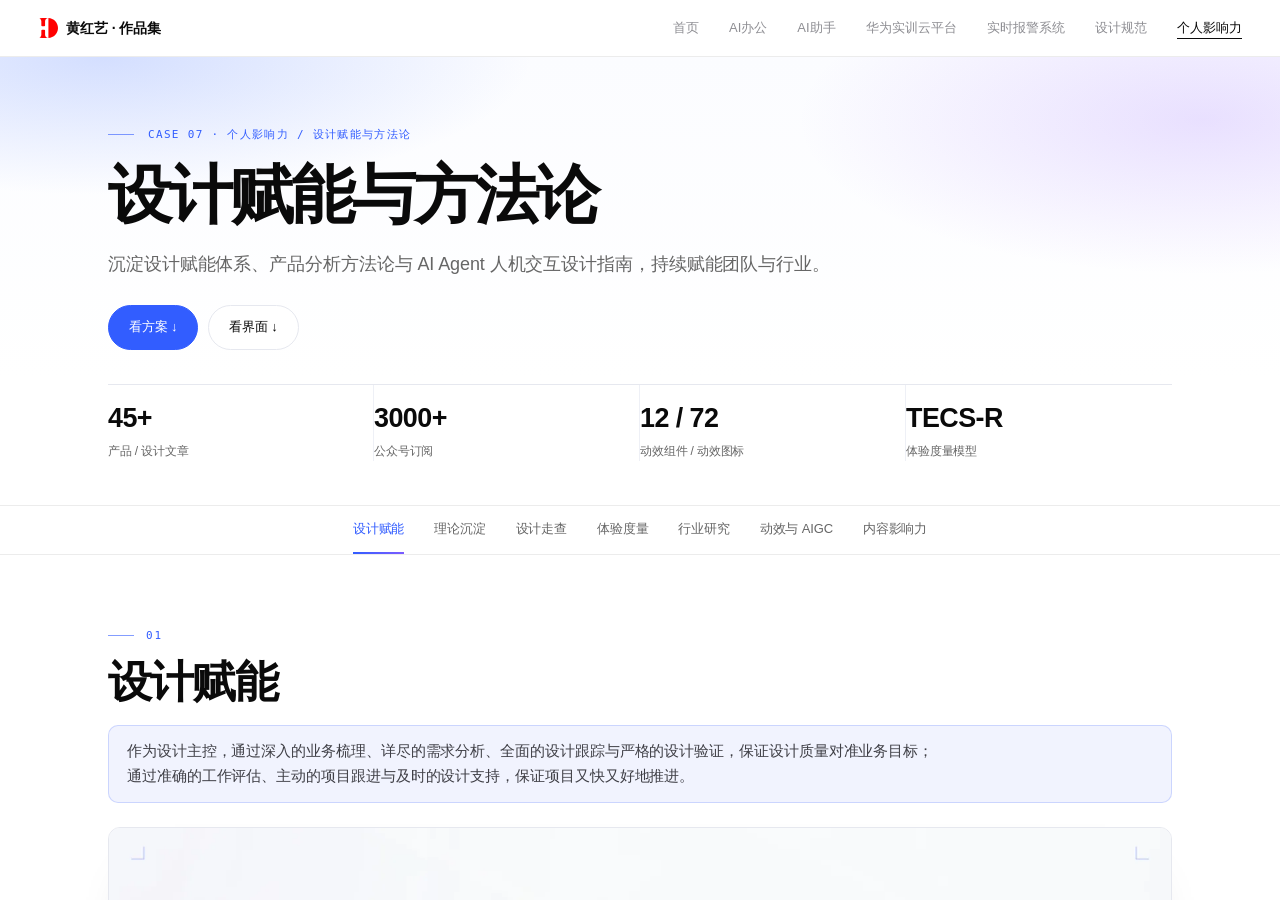
==== commit 86f4ebba: "统一滚动条：顶栏固定，正文独立滚动" ====
--- a/about-method/index.html
+++ b/about-method/index.html
@@ -27,6 +27,8 @@
       </nav>
     </div>
   </header>
+
+  <div class="page-scroll" id="pageScroll">
 
   <section class="project-hero">
     <div class="container">
@@ -132,7 +134,8 @@
       </span>
     </div>
   </footer>
+  </div>
 
-  <script src="../js/main.js?v=20261111"></script>
+  <script src="../js/main.js"></script>
 </body>
 </html>
--- a/css/style.css
+++ b/css/style.css
@@ -22,7 +22,7 @@
 
 * { box-sizing: border-box; margin: 0; padding: 0; }
 
-html { scroll-behavior: smooth; -webkit-text-size-adjust: 100%; }
+html { height: 100%; scroll-behavior: smooth; -webkit-text-size-adjust: 100%; }
 
 body {
   font-family: var(--font);
@@ -35,7 +35,25 @@
   word-break: normal;
   -webkit-font-smoothing: antialiased;
   -moz-osx-font-smoothing: grayscale;
+  /* 页面本身不滚动：滚动交给 .page-scroll，滚动条只出现在顶栏下方 */
+  height: 100%;
+  display: flex;
+  flex-direction: column;
+  overflow: hidden;
+}
+
+/* 顶栏固定在上方，不参与滚动 */
+body > .site-header { flex: 0 0 auto; }
+
+/* 正文滚动区：占满顶栏以下的剩余高度 */
+.page-scroll {
+  flex: 1 1 auto;
+  min-height: 0;
+  overflow-y: auto;
   overflow-x: clip;
+  scroll-behavior: smooth;
+  overscroll-behavior-y: contain;
+  -webkit-overflow-scrolling: touch;
 }
 
 img { max-width: 100%; display: block; }
@@ -70,7 +88,7 @@
 
 /* ---------- 顶部导航 ---------- */
 .site-header {
-  position: sticky; top: 0; z-index: 50;
+  position: relative; z-index: 50;
   background: rgba(255, 255, 255, .82);
   -webkit-backdrop-filter: saturate(180%) blur(20px);
   backdrop-filter: saturate(180%) blur(20px);
--- a/css/project-case.css
+++ b/css/project-case.css
@@ -123,7 +123,7 @@
 /* ---------- Sticky chapter nav ---------- */
 body.project-case .toc {
   position: sticky;
-  top: 56px;
+  top: 0;
   z-index: 40;
   display: block;
   max-width: none;
